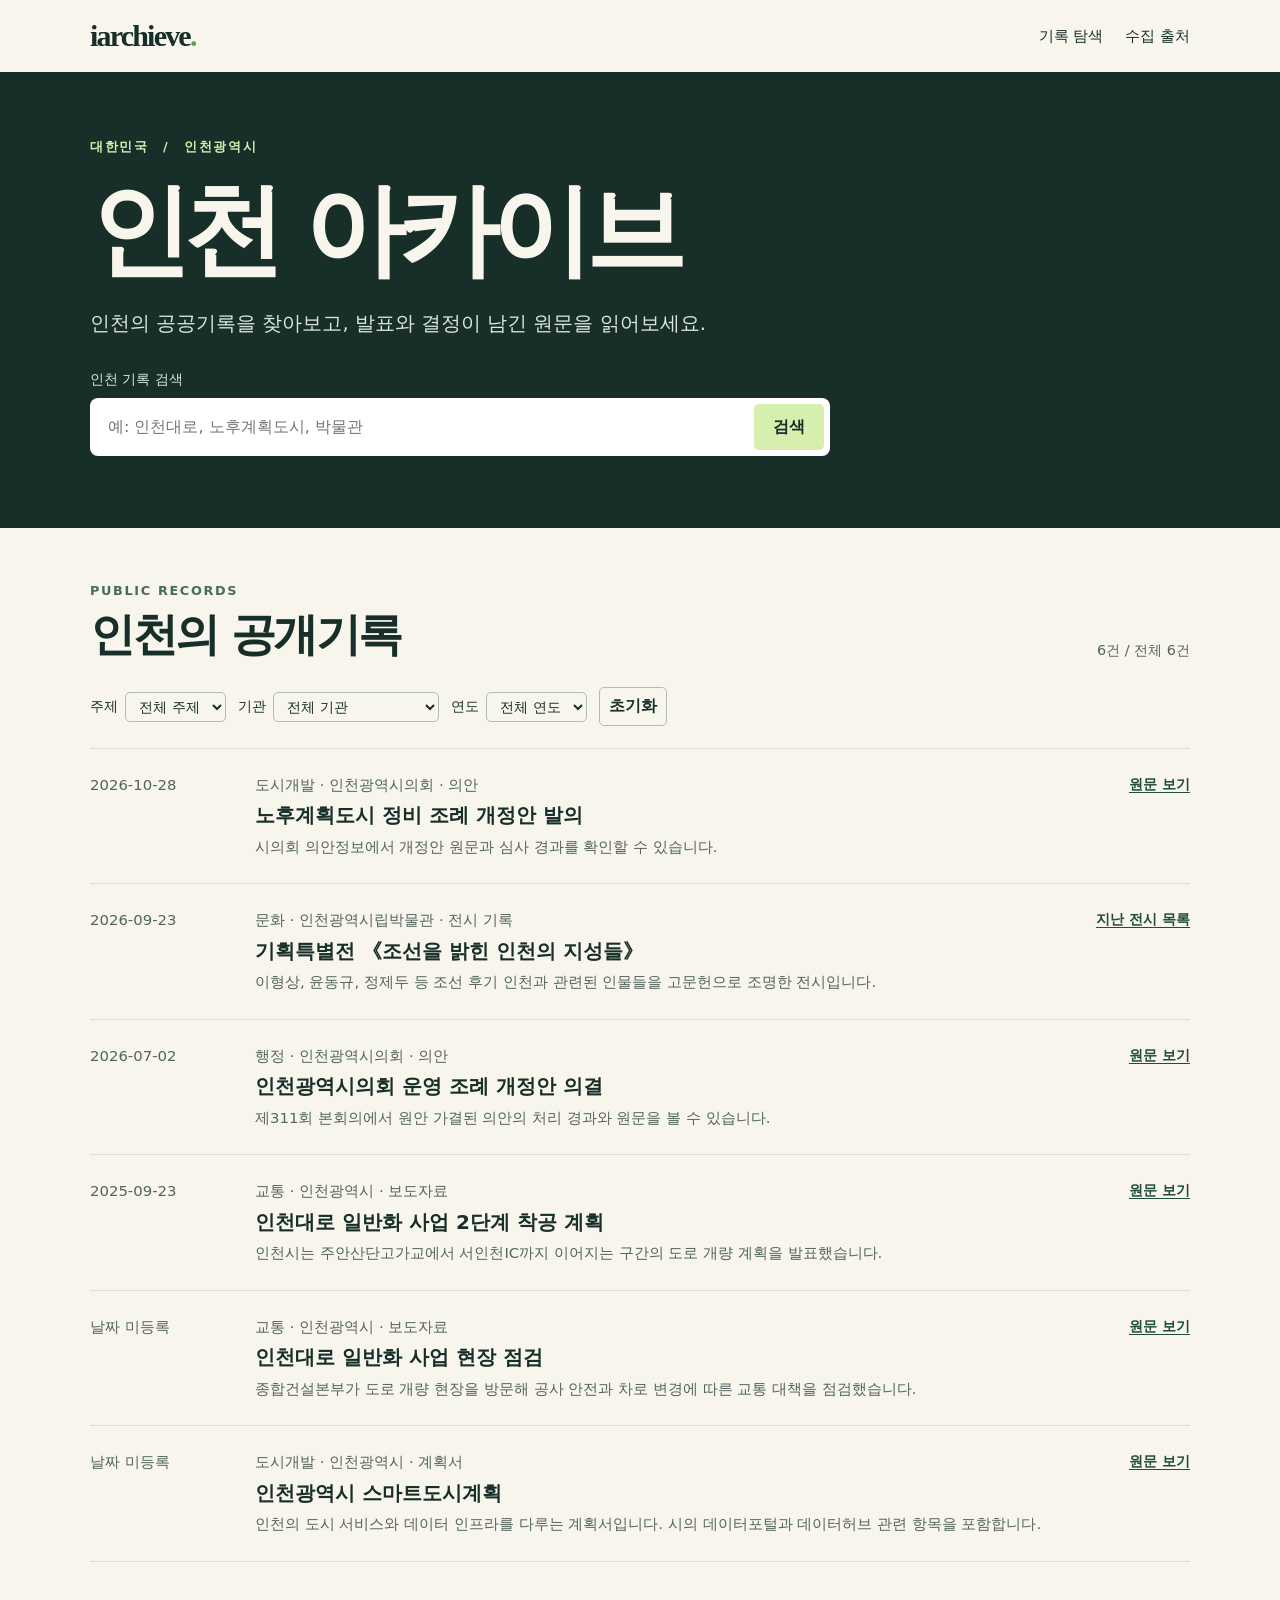
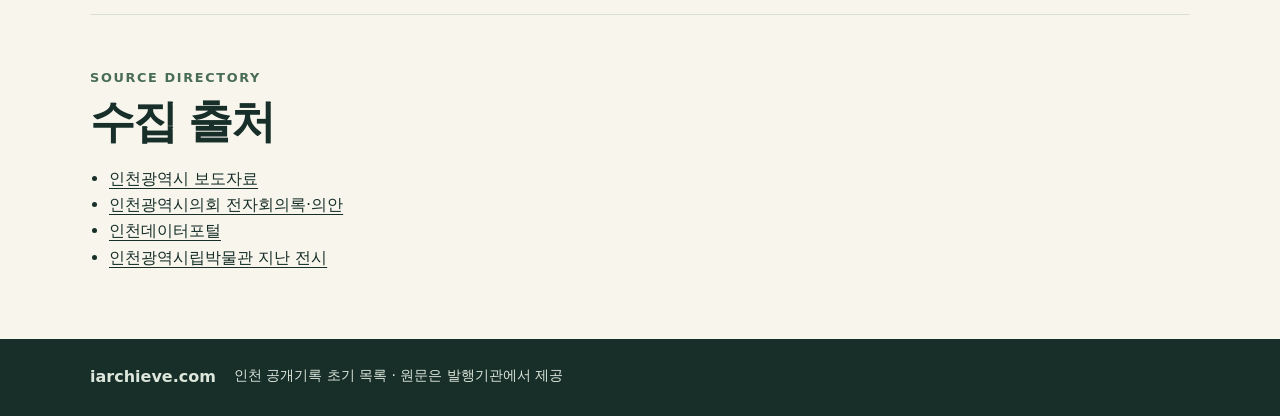
==== public/index.html @ 5b1cd8e4 "Add Incheon public records archive" ====
<!doctype html>
<html lang="ko">
<head>
<meta charset="utf-8">
<meta name="viewport" content="width=device-width, initial-scale=1">
<meta name="description" content="인천의 공공기록을 주제와 기관별로 살펴보는 아이아카이브">
<title>인천 아카이브 · iarchieve</title>
<link rel="stylesheet" href="./styles.css">
<script type="module" src="./archive.mjs"></script>
</head>
<body>
<header class="wrap"><a class="brand" href="./">iarchieve<span>.</span></a><nav aria-label="주 메뉴"><a href="#records">기록 탐색</a><a href="#sources">수집 출처</a></nav></header>
<main>
<section class="hero">
  <div class="wrap">
    <p class="region">대한민국 <span aria-hidden="true">/</span> 인천광역시</p>
    <h1>인천 아카이브</h1>
    <p class="intro">인천의 공공기록을 찾아보고, 발표와 결정이 남긴 원문을 읽어보세요.</p>
    <form id="search" role="search">
      <label for="query">인천 기록 검색</label>
      <div class="searchbar"><input id="query" type="search" maxlength="200" placeholder="예: 인천대로, 노후계획도시, 박물관"><button type="submit">검색</button></div>
    </form>
  </div>
</section>
<section id="records" class="wrap records">
  <div class="heading"><div><p class="eyebrow">PUBLIC RECORDS</p><h2>인천의 공개기록</h2></div><p id="status" role="status">기록을 불러오는 중입니다.</p></div>
  <div class="filters">
    <label>주제 <select id="topic"><option value="">전체 주제</option></select></label>
    <label>기관 <select id="publisher"><option value="">전체 기관</option></select></label>
    <label>연도 <select id="year"><option value="">전체 연도</option></select></label>
    <button id="reset" type="button" class="reset">초기화</button>
  </div>
  <ul id="results" class="results"></ul>
  <noscript>기록 검색과 필터를 사용하려면 JavaScript를 켜세요.</noscript>
</section>
<section id="sources" class="wrap sources">
  <p class="eyebrow">SOURCE DIRECTORY</p><h2>수집 출처</h2>
  <ul>
    <li><a href="https://www.incheon.go.kr/IC010205">인천광역시 보도자료</a></li>
    <li><a href="https://record.icouncil.go.kr/main.do">인천광역시의회 전자회의록·의안</a></li>
    <li><a href="https://data.incheon.go.kr/">인천데이터포털</a></li>
    <li><a href="https://www.incheon.go.kr/museum/MU010208">인천광역시립박물관 지난 전시</a></li>
  </ul>
</section>
</main>
<footer><div class="wrap"><strong>iarchieve.com</strong><span>인천 공개기록 초기 목록 · 원문은 발행기관에서 제공</span></div></footer>
</body>
</html>
---- public/styles.css ----
:root{color-scheme:light;--paper:#f7f5ec;--ink:#172e29;--muted:#53655e;--line:#d9dfd4;--green:#224d3d;--lime:#d6eeae}
*{box-sizing:border-box}html{scroll-behavior:smooth}body{margin:0;background:var(--paper);color:var(--ink);font:16px/1.65 system-ui,"Malgun Gothic",sans-serif}a{color:inherit;text-underline-offset:.23em}a:hover{color:#407760}:focus-visible{outline:3px solid #599866;outline-offset:4px}.wrap{width:min(1100px,calc(100% - 48px));margin:auto}header{height:72px;display:flex;align-items:center;justify-content:space-between;gap:20px}.brand{font:800 30px Georgia,serif;letter-spacing:-.06em;text-decoration:none}.brand span{color:#619b57}nav{display:flex;gap:22px;font-size:.92rem}nav a{text-decoration:none}.hero{background:var(--ink);color:#f7f5ec;padding:64px 0 72px}.region,.eyebrow{font-size:.8rem;letter-spacing:.13em;font-weight:800}.region{color:var(--lime);margin:0}.region span{padding:0 .65em}h1,h2,h3,p{margin-top:0}h1{font-size:clamp(3.2rem,8vw,6.3rem);line-height:1.1;letter-spacing:-.075em;margin:.18em 0 .22em}.intro{color:#dce6da;font-size:clamp(1rem,2.5vw,1.22rem);margin-bottom:28px}form{max-width:740px}form label{display:block;margin-bottom:7px;font-size:.85rem;color:#dce6da}.searchbar{display:flex;background:#fff;border-radius:8px;padding:6px;gap:6px}input,select,button{font:inherit}input{width:100%;min-width:0;padding:10px 12px;border:0;background:transparent;color:var(--ink)}button{cursor:pointer;border:0;border-radius:5px;background:var(--lime);color:var(--ink);padding:8px 19px;font-weight:750;white-space:nowrap}.records,.sources{padding:52px 0}.heading{display:flex;align-items:end;justify-content:space-between;gap:12px}.eyebrow{color:#486c55;margin-bottom:6px}h2{font-size:clamp(1.85rem,4vw,2.8rem);letter-spacing:-.055em;line-height:1.25;margin-bottom:14px}#status{font-size:.9rem;color:var(--muted)}.filters{display:flex;gap:12px;flex-wrap:wrap;padding:10px 0 22px}.filters label{display:flex;align-items:center;gap:7px;font-size:.9rem}.filters select,.reset{background:transparent;border:1px solid #aebeb0;border-radius:5px;padding:5px 9px;color:var(--ink)}.results{list-style:none;padding:0;margin:0;border-top:1px solid var(--line)}.record{display:grid;grid-template-columns:145px 1fr auto;gap:20px;padding:24px 0;border-bottom:1px solid var(--line);align-items:start}.date,.meta,.summary{color:var(--muted);font-size:.93rem}.meta{margin-bottom:4px}.summary{margin-bottom:0}h3{font-size:1.25rem;line-height:1.42;margin:0 0 5px}.original{font-size:.9rem;font-weight:750;color:var(--green)}.sources{border-top:1px solid var(--line)}.sources ul{padding-left:19px}footer{background:var(--ink);color:#dce6da;padding:25px 0}footer .wrap{display:flex;gap:18px;flex-wrap:wrap}footer span{font-size:.87rem}@media(max-width:640px){.wrap{width:calc(100% - 32px)}header{height:62px}.brand{font-size:25px}nav{gap:12px}.hero{padding:50px 0}.record{grid-template-columns:1fr;gap:7px}.heading{align-items:start;flex-direction:column}.records,.sources{padding:38px 0}}
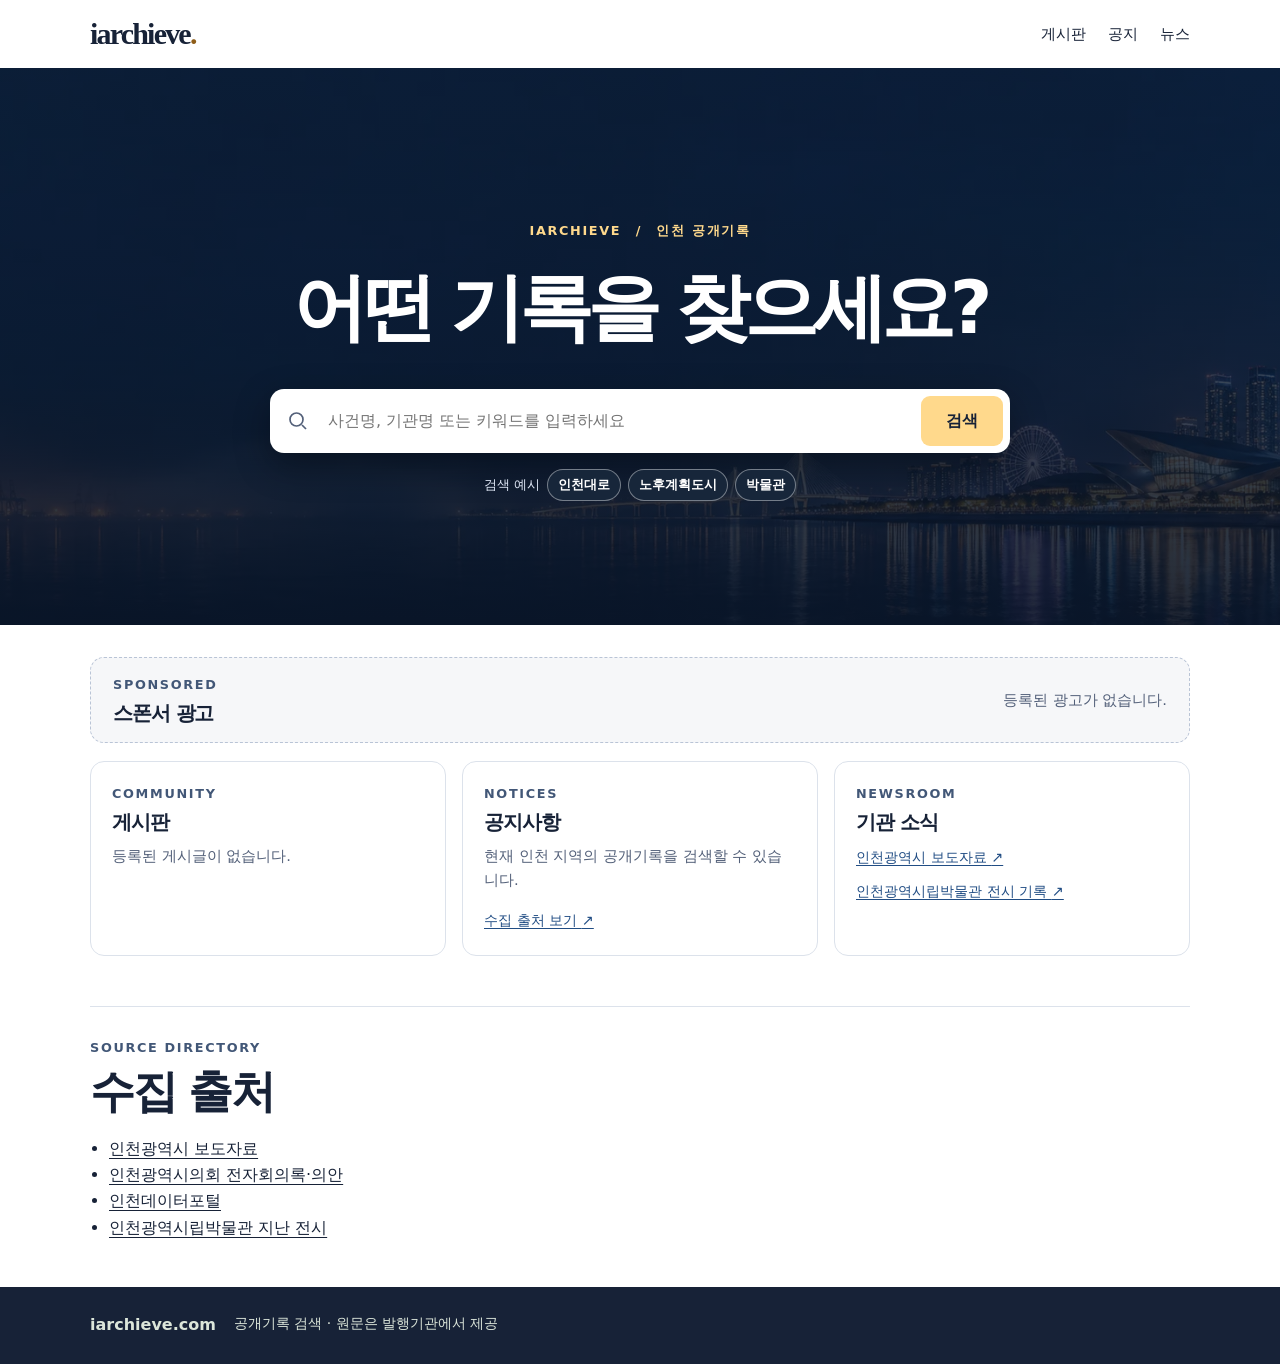
==== commit cf6ca885: "Publish search landing and investigation screen" ====
--- a/public/index.html
+++ b/public/index.html
@@ -3,27 +3,35 @@
 <head>
 <meta charset="utf-8">
 <meta name="viewport" content="width=device-width, initial-scale=1">
-<meta name="description" content="인천의 공공기록을 주제와 기관별로 살펴보는 아이아카이브">
-<title>인천 아카이브 · iarchieve</title>
+<meta name="description" content="공개기록과 사건의 출처를 찾는 아이아카이브">
+<title>아이아카이브 · 기록 검색</title>
 <link rel="stylesheet" href="./styles.css">
 <script type="module" src="./archive.mjs"></script>
 </head>
 <body>
-<header class="wrap"><a class="brand" href="./">iarchieve<span>.</span></a><nav aria-label="주 메뉴"><a href="#records">기록 탐색</a><a href="#sources">수집 출처</a></nav></header>
+<header class="wrap site-header">
+  <a class="brand" href="./" aria-label="아이아카이브 홈">iarchieve<span>.</span></a>
+  <nav aria-label="주 메뉴"><a href="#board">게시판</a><a href="#notices">공지</a><a href="#news">뉴스</a></nav>
+</header>
 <main>
-<section class="hero">
+<section class="hero" aria-labelledby="hero-title">
   <div class="wrap">
-    <p class="region">대한민국 <span aria-hidden="true">/</span> 인천광역시</p>
-    <h1>인천 아카이브</h1>
-    <p class="intro">인천의 공공기록을 찾아보고, 발표와 결정이 남긴 원문을 읽어보세요.</p>
+    <p class="region">IARCHIEVE <span aria-hidden="true">/</span> 인천 공개기록</p>
+    <h1 id="hero-title">어떤 기록을 찾으세요?</h1>
     <form id="search" role="search">
-      <label for="query">인천 기록 검색</label>
-      <div class="searchbar"><input id="query" type="search" maxlength="200" placeholder="예: 인천대로, 노후계획도시, 박물관"><button type="submit">검색</button></div>
+      <label class="sr-only" for="query">공개기록 검색</label>
+      <div class="searchbar">
+        <svg aria-hidden="true" viewBox="0 0 24 24" fill="none" stroke="currentColor" stroke-width="1.7"><circle cx="10.5" cy="10.5" r="6.5"/><path d="m16 16 4 4"/></svg>
+        <input id="query" type="search" maxlength="200" placeholder="사건명, 기관명 또는 키워드를 입력하세요">
+        <button type="submit">검색</button>
+      </div>
+      <p class="suggestions">검색 예시 <button type="button" data-query="인천대로">인천대로</button><button type="button" data-query="노후계획도시">노후계획도시</button><button type="button" data-query="박물관">박물관</button></p>
     </form>
+    <noscript>기록 검색을 사용하려면 JavaScript를 켜세요.</noscript>
   </div>
 </section>
-<section id="records" class="wrap records">
-  <div class="heading"><div><p class="eyebrow">PUBLIC RECORDS</p><h2>인천의 공개기록</h2></div><p id="status" role="status">기록을 불러오는 중입니다.</p></div>
+<section id="records" class="wrap records" aria-labelledby="records-title" hidden>
+  <div class="heading"><div><p class="eyebrow">PUBLIC RECORDS</p><h2 id="records-title">검색 결과</h2></div><p id="status" role="status">기록을 불러오는 중입니다.</p></div>
   <div class="filters">
     <label>주제 <select id="topic"><option value="">전체 주제</option></select></label>
     <label>기관 <select id="publisher"><option value="">전체 기관</option></select></label>
@@ -33,6 +41,28 @@
   <ul id="results" class="results"></ul>
   <noscript>기록 검색과 필터를 사용하려면 JavaScript를 켜세요.</noscript>
 </section>
+<div class="wrap portal">
+  <section class="sponsor" aria-labelledby="sponsor-title">
+    <div><p class="eyebrow">SPONSORED</p><h2 id="sponsor-title">스폰서 광고</h2></div>
+    <p>등록된 광고가 없습니다.</p>
+  </section>
+  <div class="portal-grid">
+    <section id="board" class="portal-card">
+      <p class="eyebrow">COMMUNITY</p><h2>게시판</h2>
+      <p>등록된 게시글이 없습니다.</p>
+    </section>
+    <section id="notices" class="portal-card">
+      <p class="eyebrow">NOTICES</p><h2>공지사항</h2>
+      <p>현재 인천 지역의 공개기록을 검색할 수 있습니다.</p>
+      <a href="#sources">수집 출처 보기 <span aria-hidden="true">↗</span></a>
+    </section>
+    <section id="news" class="portal-card">
+      <p class="eyebrow">NEWSROOM</p><h2>기관 소식</h2>
+      <ul><li><a href="https://www.incheon.go.kr/IC010205">인천광역시 보도자료 <span aria-hidden="true">↗</span></a></li>
+      <li><a href="https://www.incheon.go.kr/museum/MU010208">인천광역시립박물관 전시 기록 <span aria-hidden="true">↗</span></a></li></ul>
+    </section>
+  </div>
+</div>
 <section id="sources" class="wrap sources">
   <p class="eyebrow">SOURCE DIRECTORY</p><h2>수집 출처</h2>
   <ul>
@@ -43,6 +73,6 @@
   </ul>
 </section>
 </main>
-<footer><div class="wrap"><strong>iarchieve.com</strong><span>인천 공개기록 초기 목록 · 원문은 발행기관에서 제공</span></div></footer>
+<footer><div class="wrap"><strong>iarchieve.com</strong><span>공개기록 검색 · 원문은 발행기관에서 제공</span></div></footer>
 </body>
 </html>
--- a/public/styles.css
+++ b/public/styles.css
@@ -1,2 +1,68 @@
 :root{color-scheme:light;--paper:#f7f5ec;--ink:#172e29;--muted:#53655e;--line:#d9dfd4;--green:#224d3d;--lime:#d6eeae}
 *{box-sizing:border-box}html{scroll-behavior:smooth}body{margin:0;background:var(--paper);color:var(--ink);font:16px/1.65 system-ui,"Malgun Gothic",sans-serif}a{color:inherit;text-underline-offset:.23em}a:hover{color:#407760}:focus-visible{outline:3px solid #599866;outline-offset:4px}.wrap{width:min(1100px,calc(100% - 48px));margin:auto}header{height:72px;display:flex;align-items:center;justify-content:space-between;gap:20px}.brand{font:800 30px Georgia,serif;letter-spacing:-.06em;text-decoration:none}.brand span{color:#619b57}nav{display:flex;gap:22px;font-size:.92rem}nav a{text-decoration:none}.hero{background:var(--ink);color:#f7f5ec;padding:64px 0 72px}.region,.eyebrow{font-size:.8rem;letter-spacing:.13em;font-weight:800}.region{color:var(--lime);margin:0}.region span{padding:0 .65em}h1,h2,h3,p{margin-top:0}h1{font-size:clamp(3.2rem,8vw,6.3rem);line-height:1.1;letter-spacing:-.075em;margin:.18em 0 .22em}.intro{color:#dce6da;font-size:clamp(1rem,2.5vw,1.22rem);margin-bottom:28px}form{max-width:740px}form label{display:block;margin-bottom:7px;font-size:.85rem;color:#dce6da}.searchbar{display:flex;background:#fff;border-radius:8px;padding:6px;gap:6px}input,select,button{font:inherit}input{width:100%;min-width:0;padding:10px 12px;border:0;background:transparent;color:var(--ink)}button{cursor:pointer;border:0;border-radius:5px;background:var(--lime);color:var(--ink);padding:8px 19px;font-weight:750;white-space:nowrap}.records,.sources{padding:52px 0}.heading{display:flex;align-items:end;justify-content:space-between;gap:12px}.eyebrow{color:#486c55;margin-bottom:6px}h2{font-size:clamp(1.85rem,4vw,2.8rem);letter-spacing:-.055em;line-height:1.25;margin-bottom:14px}#status{font-size:.9rem;color:var(--muted)}.filters{display:flex;gap:12px;flex-wrap:wrap;padding:10px 0 22px}.filters label{display:flex;align-items:center;gap:7px;font-size:.9rem}.filters select,.reset{background:transparent;border:1px solid #aebeb0;border-radius:5px;padding:5px 9px;color:var(--ink)}.results{list-style:none;padding:0;margin:0;border-top:1px solid var(--line)}.record{display:grid;grid-template-columns:145px 1fr auto;gap:20px;padding:24px 0;border-bottom:1px solid var(--line);align-items:start}.date,.meta,.summary{color:var(--muted);font-size:.93rem}.meta{margin-bottom:4px}.summary{margin-bottom:0}h3{font-size:1.25rem;line-height:1.42;margin:0 0 5px}.original{font-size:.9rem;font-weight:750;color:var(--green)}.sources{border-top:1px solid var(--line)}.sources ul{padding-left:19px}footer{background:var(--ink);color:#dce6da;padding:25px 0}footer .wrap{display:flex;gap:18px;flex-wrap:wrap}footer span{font-size:.87rem}@media(max-width:640px){.wrap{width:calc(100% - 32px)}header{height:62px}.brand{font-size:25px}nav{gap:12px}.hero{padding:50px 0}.record{grid-template-columns:1fr;gap:7px}.heading{align-items:start;flex-direction:column}.records,.sources{padding:38px 0}}
+
+:root {
+  --paper: #f6f7f9;
+  --ink: #172237;
+  --muted: #536079;
+  --line: #dce2eb;
+  --green: #214d84;
+  --lime: #ffd98c;
+}
+body { background: #fff; }
+a:hover { color: var(--green); }
+:focus-visible { outline-color: #537dc0; }
+.site-header { height: 68px; }
+.brand span { color: #8f5d18; }
+.hero {
+  background: linear-gradient(180deg, #101d30a3, #0a1527e6), #10233c url('./archive-waterfront.webp') center 55% / cover no-repeat;
+  color: white;
+  text-align: center;
+  padding: clamp(80px, 12vw, 152px) 0 clamp(78px, 10vw, 124px);
+}
+.hero h1 { font-size: clamp(2rem, 6vw, 4.6rem); margin: .36em 0 .55em; }
+.hero form { margin-inline: auto; }
+.sr-only { position: absolute; width: 1px; height: 1px; overflow: hidden; clip-path: inset(50%); white-space: nowrap; }
+.searchbar { align-items: center; border-radius: 14px; padding: 7px 7px 7px 16px; box-shadow: 0 12px 36px #0005; }
+.searchbar svg { width: 24px; flex: 0 0 24px; color: var(--muted); }
+.searchbar button { border-radius: 9px; padding: 12px 25px; }
+.suggestions { display: flex; justify-content: center; align-items: center; flex-wrap: wrap; gap: 7px; font-size: .8rem; margin: 16px 0 0; color: #e0e8f7; }
+.suggestions button { border: 1px solid #ffffff66; border-radius: 20px; color: white; background: #17263a; padding: 4px 10px; font-weight: 600; }
+.portal { padding: 32px 0 50px; }
+.sponsor { display: flex; flex-wrap: wrap; justify-content: space-between; align-items: center; gap: 10px; border: 1px dashed #b9c4d6; border-radius: 14px; background: var(--paper); padding: 16px 22px; }
+.portal h2 { font-size: 1.28rem; margin: 0 0 8px; }
+.sponsor h2, .sponsor p:last-child { margin: 0; }
+.portal .eyebrow, .eyebrow { color: #425777; }
+.portal p:not(.eyebrow) { color: var(--muted); font-size: .92rem; }
+.portal-grid { display: grid; grid-template-columns: repeat(3, 1fr); gap: 16px; margin-top: 18px; }
+.portal-card { border: 1px solid var(--line); border-radius: 14px; padding: 21px; }
+.portal-card ul { padding: 0; margin: 0; list-style: none; }
+.portal-card li + li { margin-top: 8px; }
+.portal-card a { color: var(--green); font-size: .9rem; }
+.sources { padding-block: 30px; }
+@media (max-width: 680px) {
+  .portal-grid { grid-template-columns: 1fr; }
+  .site-header { height: 62px; }
+  .searchbar { padding-left: 8px; }
+  .searchbar input { font-size: 1rem; padding-inline: 4px; }
+  .searchbar button { padding-inline: 12px; }
+}
+@media (prefers-reduced-motion: reduce) {
+  html { scroll-behavior: auto; }
+}
+
+.scope-form { display: grid; gap: 14px; }
+.scope-form label { color: var(--ink); margin: 0; }
+.scope-form label > select, .scope-form label > input:not([type="checkbox"]), #field-filter {
+  display: block;
+  margin-top: 5px;
+  width: 100%;
+  padding: 10px;
+  border: 1px solid var(--line);
+  border-radius: 8px;
+}
+.scope-form fieldset { min-width: 0; border: 1px solid var(--line); border-radius: 8px; }
+.field-list { display: flex; flex-wrap: wrap; gap: 8px 16px; max-height: 215px; overflow: auto; }
+.field-list input { width: auto; margin-right: 5px; }
+.field-list label[hidden] { display: none; }
+#confirmation { margin-top: 16px; }
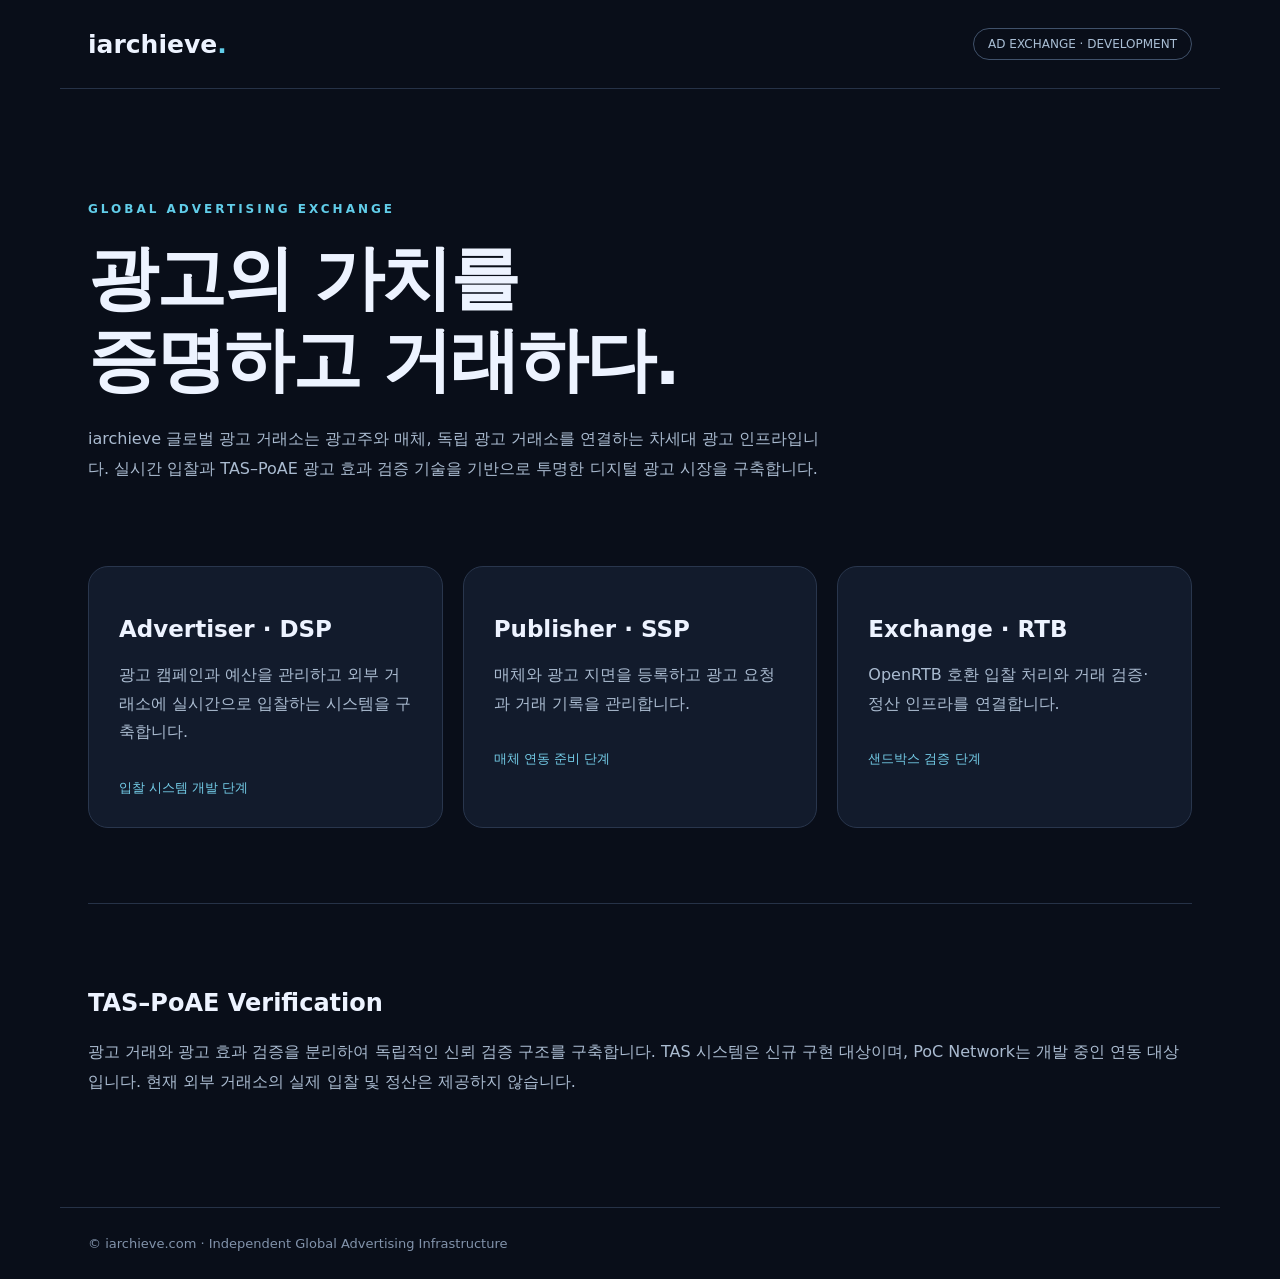
==== commit d337bc81: "design: premium global advertising landing" ====
--- a/public/index.html
+++ b/public/index.html
@@ -3,76 +3,147 @@
 <head>
 <meta charset="utf-8">
 <meta name="viewport" content="width=device-width, initial-scale=1">
-<meta name="description" content="공개기록과 사건의 출처를 찾는 아이아카이브">
-<title>아이아카이브 · 기록 검색</title>
-<link rel="stylesheet" href="./styles.css">
-<script type="module" src="./archive.mjs"></script>
+<meta name="description" content="iarchieve 독립 글로벌 광고 거래소">
+<title>iarchieve | Global Ad Exchange</title>
+<style>
+:root {
+  font-family: system-ui, "Malgun Gothic", sans-serif;
+  color: #edf3ff;
+  background: #090e19;
+}
+* { box-sizing: border-box; }
+body { margin: 0; }
+a { color: inherit; text-decoration: none; }
+header, main, footer {
+  max-width: 1160px;
+  margin: auto;
+  padding: 28px;
+}
+header {
+  display: flex;
+  justify-content: space-between;
+  align-items: center;
+  border-bottom: 1px solid #263247;
+}
+.logo { font-size: 25px; font-weight: 800; }
+.logo span { color: #61cde9; }
+.status {
+  border: 1px solid #40516a;
+  padding: 8px 14px;
+  border-radius: 30px;
+  color: #a9bed4;
+  font-size: 12px;
+}
+.hero { padding: 85px 0 65px; }
+.eyebrow {
+  color: #61cde9;
+  letter-spacing: 3px;
+  font-size: 12px;
+  font-weight: 700;
+}
+h1 {
+  font-size: clamp(38px, 6vw, 70px);
+  line-height: 1.17;
+  letter-spacing: -2px;
+  margin: 22px 0;
+}
+.description {
+  max-width: 750px;
+  color: #aabbd0;
+  line-height: 1.9;
+}
+.grid {
+  display: grid;
+  grid-template-columns: repeat(3, 1fr);
+  gap: 20px;
+}
+.card {
+  padding: 30px;
+  min-height: 250px;
+  background: #121b2c;
+  border: 1px solid #29364d;
+  border-radius: 20px;
+}
+.card h2 { font-size: 23px; }
+.card p { color: #aabbd0; line-height: 1.8; }
+.tag {
+  display: inline-block;
+  margin-top: 16px;
+  color: #74cde8;
+  font-size: 13px;
+}
+.section {
+  padding: 65px 0;
+  border-top: 1px solid #263247;
+  margin-top: 75px;
+}
+.section p { color: #aabbd0; line-height: 1.9; }
+footer {
+  color: #8293ab;
+  border-top: 1px solid #263247;
+  font-size: 13px;
+}
+@media (max-width: 760px) {
+  .grid { grid-template-columns: 1fr; }
+  .hero { padding: 45px 0; }
+}
+</style>
 </head>
 <body>
-<header class="wrap site-header">
-  <a class="brand" href="./" aria-label="아이아카이브 홈">iarchieve<span>.</span></a>
-  <nav aria-label="주 메뉴"><a href="#board">게시판</a><a href="#notices">공지</a><a href="#news">뉴스</a></nav>
+<header>
+  <a class="logo" href="/">iarchieve<span>.</span></a>
+  <div class="status">AD EXCHANGE · DEVELOPMENT</div>
 </header>
+
 <main>
-<section class="hero" aria-labelledby="hero-title">
-  <div class="wrap">
-    <p class="region">IARCHIEVE <span aria-hidden="true">/</span> 인천 공개기록</p>
-    <h1 id="hero-title">어떤 기록을 찾으세요?</h1>
-    <form id="search" role="search">
-      <label class="sr-only" for="query">공개기록 검색</label>
-      <div class="searchbar">
-        <svg aria-hidden="true" viewBox="0 0 24 24" fill="none" stroke="currentColor" stroke-width="1.7"><circle cx="10.5" cy="10.5" r="6.5"/><path d="m16 16 4 4"/></svg>
-        <input id="query" type="search" maxlength="200" placeholder="사건명, 기관명 또는 키워드를 입력하세요">
-        <button type="submit">검색</button>
-      </div>
-      <p class="suggestions">검색 예시 <button type="button" data-query="인천대로">인천대로</button><button type="button" data-query="노후계획도시">노후계획도시</button><button type="button" data-query="박물관">박물관</button></p>
-    </form>
-    <noscript>기록 검색을 사용하려면 JavaScript를 켜세요.</noscript>
-  </div>
-</section>
-<section id="records" class="wrap records" aria-labelledby="records-title" hidden>
-  <div class="heading"><div><p class="eyebrow">PUBLIC RECORDS</p><h2 id="records-title">검색 결과</h2></div><p id="status" role="status">기록을 불러오는 중입니다.</p></div>
-  <div class="filters">
-    <label>주제 <select id="topic"><option value="">전체 주제</option></select></label>
-    <label>기관 <select id="publisher"><option value="">전체 기관</option></select></label>
-    <label>연도 <select id="year"><option value="">전체 연도</option></select></label>
-    <button id="reset" type="button" class="reset">초기화</button>
-  </div>
-  <ul id="results" class="results"></ul>
-  <noscript>기록 검색과 필터를 사용하려면 JavaScript를 켜세요.</noscript>
-</section>
-<div class="wrap portal">
-  <section class="sponsor" aria-labelledby="sponsor-title">
-    <div><p class="eyebrow">SPONSORED</p><h2 id="sponsor-title">스폰서 광고</h2></div>
-    <p>등록된 광고가 없습니다.</p>
+  <section class="hero">
+    <div class="eyebrow">GLOBAL ADVERTISING EXCHANGE</div>
+    <h1>광고의 가치를<br>증명하고 거래하다.</h1>
+    <p class="description">
+      iarchieve 글로벌 광고 거래소는 광고주와 매체,
+      독립 광고 거래소를 연결하는 차세대 광고 인프라입니다.
+      실시간 입찰과 TAS–PoAE 광고 효과 검증 기술을 기반으로
+      투명한 디지털 광고 시장을 구축합니다.
+    </p>
   </section>
-  <div class="portal-grid">
-    <section id="board" class="portal-card">
-      <p class="eyebrow">COMMUNITY</p><h2>게시판</h2>
-      <p>등록된 게시글이 없습니다.</p>
-    </section>
-    <section id="notices" class="portal-card">
-      <p class="eyebrow">NOTICES</p><h2>공지사항</h2>
-      <p>현재 인천 지역의 공개기록을 검색할 수 있습니다.</p>
-      <a href="#sources">수집 출처 보기 <span aria-hidden="true">↗</span></a>
-    </section>
-    <section id="news" class="portal-card">
-      <p class="eyebrow">NEWSROOM</p><h2>기관 소식</h2>
-      <ul><li><a href="https://www.incheon.go.kr/IC010205">인천광역시 보도자료 <span aria-hidden="true">↗</span></a></li>
-      <li><a href="https://www.incheon.go.kr/museum/MU010208">인천광역시립박물관 전시 기록 <span aria-hidden="true">↗</span></a></li></ul>
-    </section>
-  </div>
-</div>
-<section id="sources" class="wrap sources">
-  <p class="eyebrow">SOURCE DIRECTORY</p><h2>수집 출처</h2>
-  <ul>
-    <li><a href="https://www.incheon.go.kr/IC010205">인천광역시 보도자료</a></li>
-    <li><a href="https://record.icouncil.go.kr/main.do">인천광역시의회 전자회의록·의안</a></li>
-    <li><a href="https://data.incheon.go.kr/">인천데이터포털</a></li>
-    <li><a href="https://www.incheon.go.kr/museum/MU010208">인천광역시립박물관 지난 전시</a></li>
-  </ul>
-</section>
+
+  <section class="grid">
+    <article class="card">
+      <h2>Advertiser · DSP</h2>
+      <p>광고 캠페인과 예산을 관리하고 외부 거래소에
+      실시간으로 입찰하는 시스템을 구축합니다.</p>
+      <span class="tag">입찰 시스템 개발 단계</span>
+    </article>
+
+    <article class="card">
+      <h2>Publisher · SSP</h2>
+      <p>매체와 광고 지면을 등록하고
+      광고 요청과 거래 기록을 관리합니다.</p>
+      <span class="tag">매체 연동 준비 단계</span>
+    </article>
+
+    <article class="card">
+      <h2>Exchange · RTB</h2>
+      <p>OpenRTB 호환 입찰 처리와
+      거래 검증·정산 인프라를 연결합니다.</p>
+      <span class="tag">샌드박스 검증 단계</span>
+    </article>
+  </section>
+
+  <section class="section">
+    <h2>TAS–PoAE Verification</h2>
+    <p>
+      광고 거래와 광고 효과 검증을 분리하여
+      독립적인 신뢰 검증 구조를 구축합니다.
+      TAS 시스템은 신규 구현 대상이며,
+      PoC Network는 개발 중인 연동 대상입니다.
+      현재 외부 거래소의 실제 입찰 및 정산은 제공하지 않습니다.
+    </p>
+  </section>
 </main>
-<footer><div class="wrap"><strong>iarchieve.com</strong><span>공개기록 검색 · 원문은 발행기관에서 제공</span></div></footer>
+
+<footer>
+  © iarchieve.com · Independent Global Advertising Infrastructure
+</footer>
 </body>
 </html>
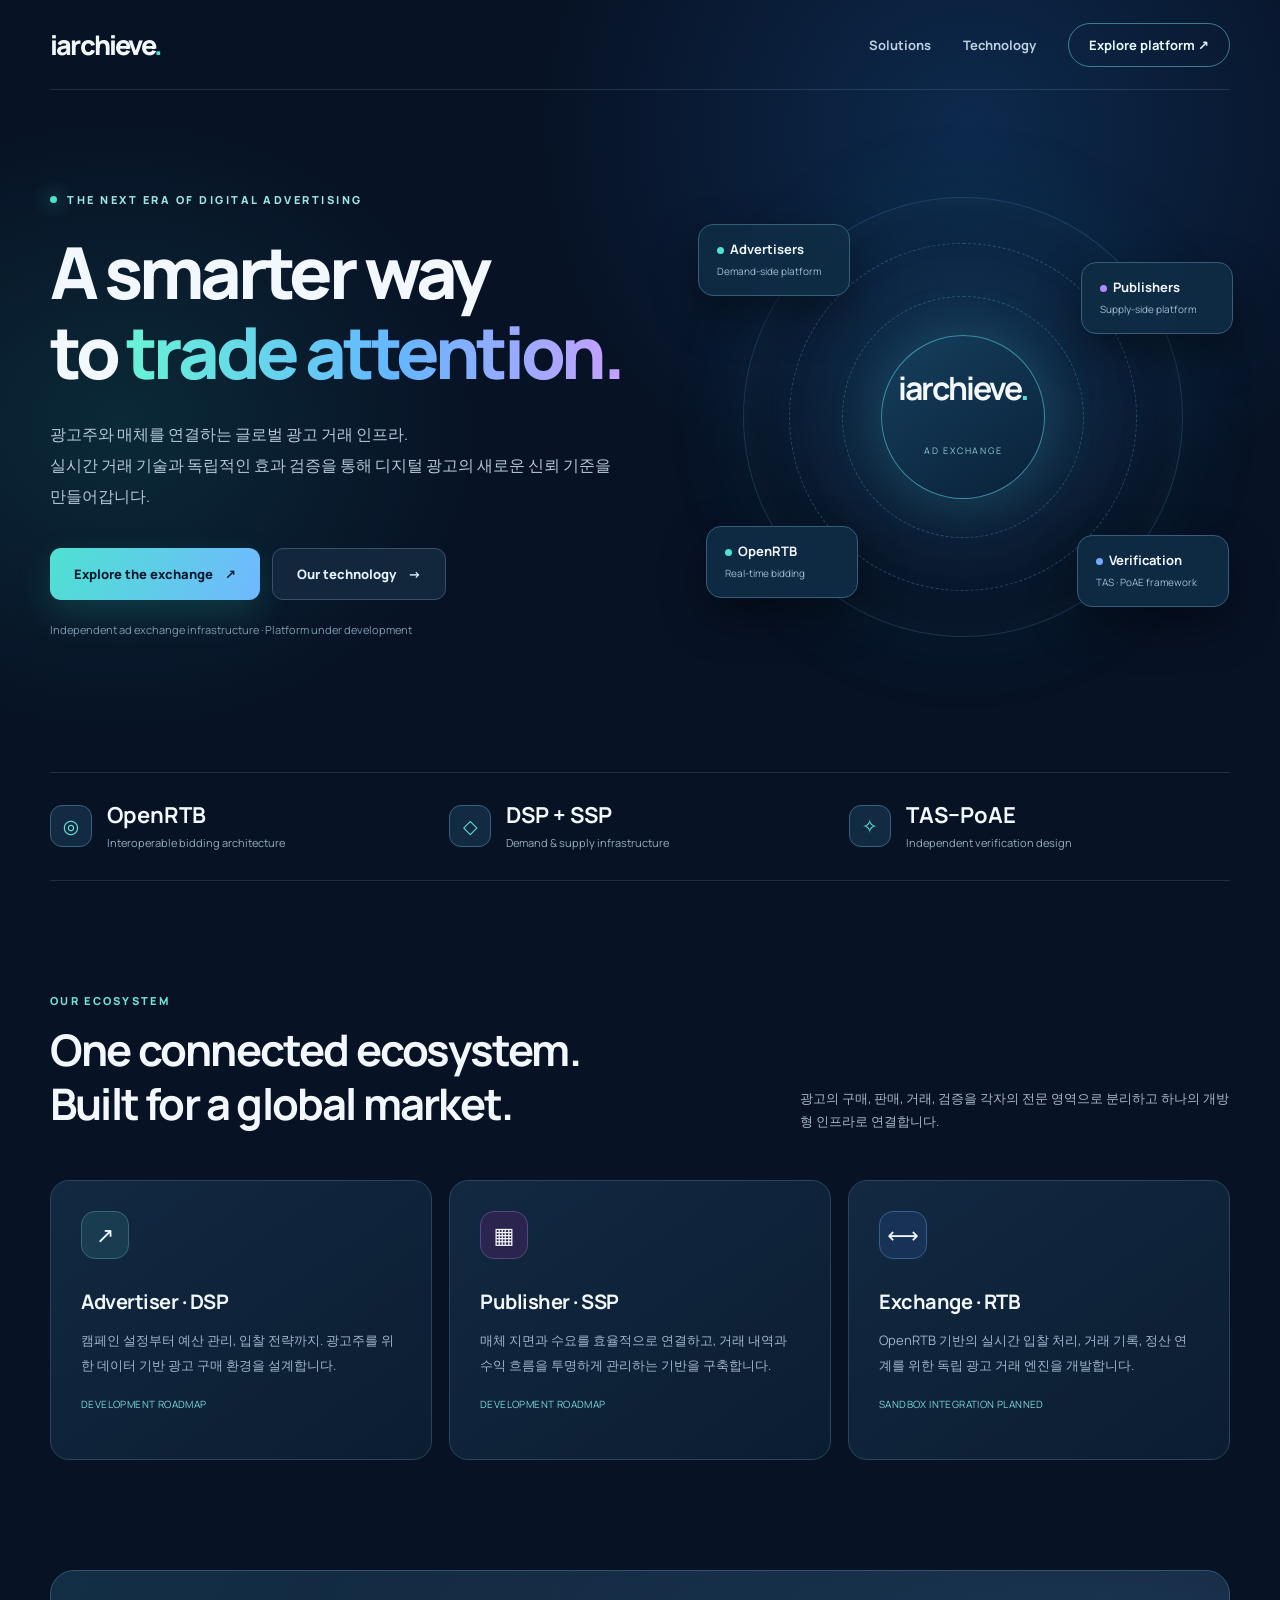
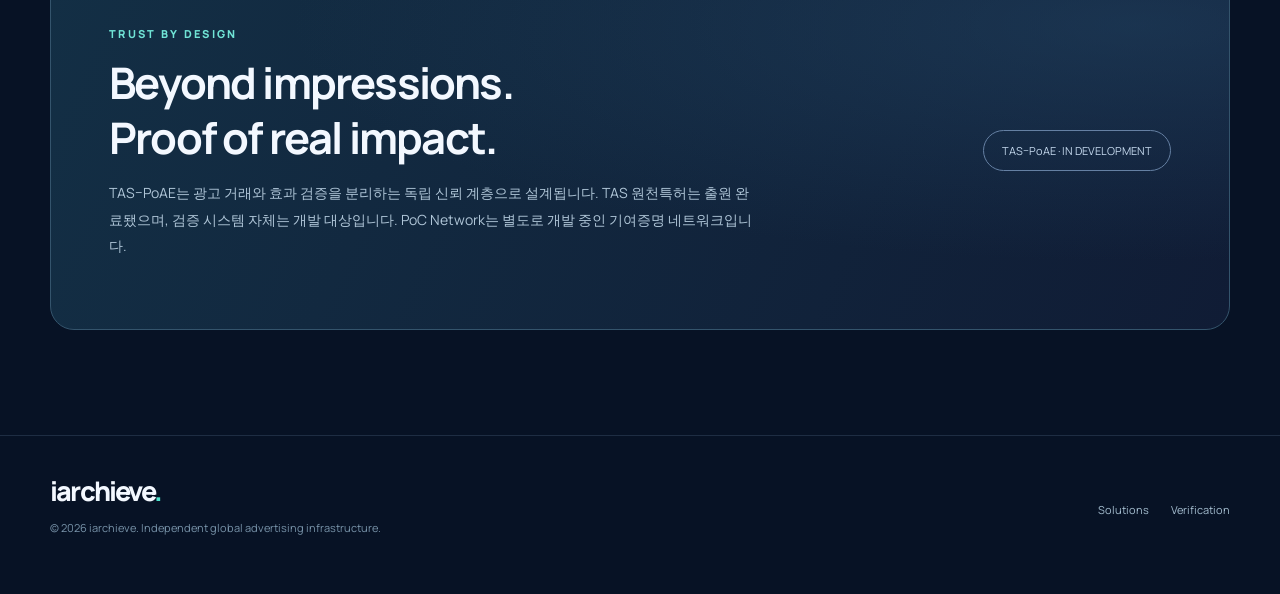
==== commit fc4dd104: "design: premium global advertising landing" ====
--- a/public/index.html
+++ b/public/index.html
@@ -1,149 +1,69 @@
 <!doctype html>
 <html lang="ko">
 <head>
-<meta charset="utf-8">
-<meta name="viewport" content="width=device-width, initial-scale=1">
-<meta name="description" content="iarchieve 독립 글로벌 광고 거래소">
-<title>iarchieve | Global Ad Exchange</title>
+<meta charset="utf-8"><meta name="viewport" content="width=device-width, initial-scale=1">
+<meta name="theme-color" content="#071225">
+<meta name="description" content="iarchieve — Independent global advertising exchange infrastructure.">
+<title>iarchieve — Global Advertising Exchange</title>
 <style>
-:root {
-  font-family: system-ui, "Malgun Gothic", sans-serif;
-  color: #edf3ff;
-  background: #090e19;
-}
-* { box-sizing: border-box; }
-body { margin: 0; }
-a { color: inherit; text-decoration: none; }
-header, main, footer {
-  max-width: 1160px;
-  margin: auto;
-  padding: 28px;
-}
-header {
-  display: flex;
-  justify-content: space-between;
-  align-items: center;
-  border-bottom: 1px solid #263247;
-}
-.logo { font-size: 25px; font-weight: 800; }
-.logo span { color: #61cde9; }
-.status {
-  border: 1px solid #40516a;
-  padding: 8px 14px;
-  border-radius: 30px;
-  color: #a9bed4;
-  font-size: 12px;
-}
-.hero { padding: 85px 0 65px; }
-.eyebrow {
-  color: #61cde9;
-  letter-spacing: 3px;
-  font-size: 12px;
-  font-weight: 700;
-}
-h1 {
-  font-size: clamp(38px, 6vw, 70px);
-  line-height: 1.17;
-  letter-spacing: -2px;
-  margin: 22px 0;
-}
-.description {
-  max-width: 750px;
-  color: #aabbd0;
-  line-height: 1.9;
-}
-.grid {
-  display: grid;
-  grid-template-columns: repeat(3, 1fr);
-  gap: 20px;
-}
-.card {
-  padding: 30px;
-  min-height: 250px;
-  background: #121b2c;
-  border: 1px solid #29364d;
-  border-radius: 20px;
-}
-.card h2 { font-size: 23px; }
-.card p { color: #aabbd0; line-height: 1.8; }
-.tag {
-  display: inline-block;
-  margin-top: 16px;
-  color: #74cde8;
-  font-size: 13px;
-}
-.section {
-  padding: 65px 0;
-  border-top: 1px solid #263247;
-  margin-top: 75px;
-}
-.section p { color: #aabbd0; line-height: 1.9; }
-footer {
-  color: #8293ab;
-  border-top: 1px solid #263247;
-  font-size: 13px;
-}
-@media (max-width: 760px) {
-  .grid { grid-template-columns: 1fr; }
-  .hero { padding: 45px 0; }
-}
+@import url('https://fonts.googleapis.com/css2?family=DM+Sans:wght@400;500;600;700;800&family=Manrope:wght@400;500;600;700;800&display=swap');
+:root{color-scheme:dark;--bg:#071225;--surface:#0e2038;--line:rgba(164,203,236,.15);--muted:#a8bed1;--white:#f3f8ff;--aqua:#4de3ce;--blue:#60a5fa;--violet:#b28aff;font-family:Manrope,'Malgun Gothic',system-ui,sans-serif}
+*{box-sizing:border-box}html{scroll-behavior:smooth}body{margin:0;background:var(--bg);color:var(--white);overflow-x:hidden}a{color:inherit;text-decoration:none}button{font:inherit}::selection{background:#4de3ce;color:#071225}
+.wrap{width:min(1180px,calc(100% - 48px));margin:auto}
+.bg{position:absolute;inset:0;pointer-events:none;overflow:hidden;z-index:-1}.bg:before{content:"";position:absolute;top:-320px;right:-160px;width:940px;height:900px;background:radial-gradient(ellipse,rgba(35,125,219,.22),transparent 65%)}.bg:after{content:"";position:absolute;top:100px;left:-260px;width:760px;height:650px;background:radial-gradient(ellipse,rgba(38,210,189,.12),transparent 67%)}
+nav{height:90px;display:flex;align-items:center;justify-content:space-between;border-bottom:1px solid var(--line)}.brand{font-size:27px;letter-spacing:-1.8px;font-weight:800}.brand i{color:var(--aqua);font-style:normal}.navlinks{display:flex;align-items:center;gap:32px;color:#bed0e1;font-size:13px;font-weight:700}.navlinks a:hover,.footerlinks a:hover{color:var(--aqua)}.nav-cta{padding:12px 20px;border:1px solid rgba(111,219,224,.5);border-radius:100px;color:#e8fffd!important}
+.hero{position:relative;min-height:680px;display:grid;grid-template-columns:1.08fr .92fr;align-items:center;gap:20px;padding:72px 0 100px}.eyebrow{display:inline-flex;align-items:center;gap:10px;color:#9ae7e4;font-size:11px;letter-spacing:2.5px;font-weight:800}.eyebrow:before{content:"";width:7px;height:7px;border-radius:50%;background:var(--aqua);box-shadow:0 0 18px var(--aqua)}h1{font-size:clamp(48px,5.6vw,78px);letter-spacing:-4.4px;line-height:1.12;margin:24px 0 26px;font-weight:800}h1 span{background:linear-gradient(90deg,#68f3d7 0%,#65b6ff 55%,#c7a0ff 100%);color:transparent;background-clip:text}.lead{font-size:16px;line-height:1.95;color:#b4c7d9;max-width:570px}.actions{display:flex;gap:12px;flex-wrap:wrap;margin-top:36px}.btn{display:inline-flex;align-items:center;justify-content:center;gap:12px;padding:16px 24px;border-radius:11px;font-weight:800;font-size:13px;transition:transform .2s,box-shadow .2s}.btn:hover{transform:translateY(-3px)}.primary{background:linear-gradient(115deg,#4ee1d1,#70b8ff);color:#071b30;box-shadow:0 14px 35px #32d1c52c}.secondary{border:1px solid #38516b;background:#12263c;color:#e4f4ff}.note{color:#7f9ab0;font-size:11px;margin-top:22px}
+.visual{height:510px;position:relative;display:grid;place-items:center}.orb{position:absolute;width:440px;height:440px;border:1px solid rgba(111,181,244,.2);border-radius:50%;background:radial-gradient(circle at 50% 50%,#225e8173,transparent 67%);box-shadow:inset 0 0 70px #46c5c214,0 0 90px #1a8ba418}.orb:before,.orb:after{content:"";position:absolute;border-radius:50%;border:1px dashed #6ab8dd4d;inset:45px;animation:spin 55s linear infinite}.orb:after{inset:98px;animation-direction:reverse;animation-duration:35s}.center{z-index:2;width:164px;height:164px;border-radius:50%;background:linear-gradient(145deg,#153f5d,#0a2139);border:1px solid #5ac7db99;box-shadow:0 0 55px #50c8d72e;display:grid;place-items:center;text-align:center}.center strong{font-size:32px;letter-spacing:-2px}.center small{display:block;color:#91cbd3;font-size:9px;letter-spacing:1.8px;margin-top:-37px}.node{position:absolute;z-index:3;border:1px solid #355e78;background:#102c46e8;border-radius:15px;padding:15px 18px;box-shadow:0 18px 45px #0006;min-width:152px;backdrop-filter:blur(12px)}.node b{display:block;font-size:13px}.node span{font-size:10px;color:#a1bbcf}.node .dot{display:inline-block;width:7px;height:7px;border-radius:50%;margin-right:6px;background:var(--aqua)}.n1{top:62px;left:2px}.n2{right:-3px;top:100px}.n3{bottom:74px;left:10px}.n4{right:1px;bottom:65px}.n2 .dot{background:#b28aff}.n4 .dot{background:#74aaff}
+.metrics{display:grid;grid-template-columns:repeat(3,1fr);border-top:1px solid var(--line);border-bottom:1px solid var(--line);padding:27px 0;gap:18px}.metric{display:flex;align-items:center;gap:15px}.metric b{font-size:22px;color:#f2faff}.metric span{font-size:11px;color:#92aec5;line-height:1.7}.metric-icon{width:42px;height:42px;display:grid;place-items:center;border-radius:12px;border:1px solid #36617a;background:#122b43;color:#6ae8d8;font-size:19px}
+section.block{padding:112px 0 20px}.kicker{font-size:11px;color:#70e4d6;font-weight:800;letter-spacing:2.3px}.sectionhead{display:flex;align-items:end;justify-content:space-between;gap:30px;margin-bottom:34px}.sectionhead h2,.verify h2{font-size:clamp(30px,3.4vw,44px);line-height:1.25;letter-spacing:-1.8px;margin:15px 0}.sectionhead p{max-width:430px;color:#a5b9cc;line-height:1.8;font-size:13px}
+.cards{display:grid;grid-template-columns:repeat(3,1fr);gap:17px}.card{background:linear-gradient(145deg,#122941,#0b1d31);border:1px solid #2b435b;border-radius:19px;padding:30px;min-height:280px;transition:transform .2s,border-color .2s}.card:hover{transform:translateY(-5px);border-color:#60c8d0}.symbol{width:48px;height:48px;border-radius:14px;background:#193c51;border:1px solid #356979;display:grid;place-items:center;font-size:22px;margin-bottom:29px}.card:nth-child(2) .symbol{background:#2a244e;border-color:#53497e}.card:nth-child(3) .symbol{background:#173254;border-color:#365d92}.card h3{font-size:20px;letter-spacing:-.5px;margin:0 0 12px}.card p{font-size:13px;color:#9fb5c9;line-height:1.9}.card small{color:#78d8d4;font-size:10px;letter-spacing:.4px}
+.verify{margin:90px 0 105px;border:1px solid #34546c;border-radius:24px;background:radial-gradient(ellipse at 92% 15%,#254b6b77,transparent 55%),linear-gradient(115deg,#132f45,#101c35);padding:55px 58px;display:flex;align-items:center;justify-content:space-between;gap:30px}.verify p{max-width:650px;font-size:14px;color:#afc5d7;line-height:1.9}.pill{display:inline-block;white-space:nowrap;border:1px solid #6580a3;padding:12px 18px;border-radius:30px;font-size:11px;color:#c4d8ed}
+footer{border-top:1px solid var(--line);padding:36px 0 48px}.footerinner{display:flex;justify-content:space-between;align-items:center;gap:20px}.footerinner p{font-size:11px;color:#7893a9}.footerlinks{display:flex;gap:22px;font-size:11px;color:#a5bed0}
+@keyframes spin{to{transform:rotate(360deg)}}@media(prefers-reduced-motion:reduce){*{animation:none!important;scroll-behavior:auto!important}}
+@media(max-width:980px){.hero{grid-template-columns:1fr;padding:70px 0 40px}.visual{height:440px}.n2,.n4{right:4%}.n1,.n3{left:4%}.sectionhead{display:block}.verify{padding:36px;display:block}.pill{margin-top:15px}}
+@media(max-width:650px){.wrap{width:min(100% - 32px,1180px)}nav{height:74px}.navlinks{gap:14px}.navlinks a:not(.nav-cta){display:none}.nav-cta{padding:10px 13px}.hero{padding:55px 0 15px}h1{letter-spacing:-2.7px}.visual{height:340px;transform:scale(.85);margin:-10px -20px}.orb{width:320px;height:320px}.center{width:130px;height:130px}.center strong{font-size:26px}.node{min-width:125px;padding:11px}.n1{top:6px;left:-5px}.n2{top:38px;right:-5px}.n3{bottom:16px;left:-8px}.n4{bottom:30px;right:-8px}.metrics{grid-template-columns:1fr}.cards{grid-template-columns:1fr}section.block{padding-top:75px}.verify{margin:70px 0}.footerinner{align-items:start;flex-direction:column}}
 </style>
 </head>
 <body>
-<header>
-  <a class="logo" href="/">iarchieve<span>.</span></a>
-  <div class="status">AD EXCHANGE · DEVELOPMENT</div>
-</header>
-
+<div class="bg" aria-hidden="true"></div>
+<div class="wrap">
+<nav aria-label="주 메뉴">
+<a class="brand" href="/">iarchieve<i>.</i></a>
+<div class="navlinks"><a href="#solutions">Solutions</a><a href="#trust">Technology</a><a class="nav-cta" href="#solutions">Explore platform ↗</a></div>
+</nav>
 <main>
-  <section class="hero">
-    <div class="eyebrow">GLOBAL ADVERTISING EXCHANGE</div>
-    <h1>광고의 가치를<br>증명하고 거래하다.</h1>
-    <p class="description">
-      iarchieve 글로벌 광고 거래소는 광고주와 매체,
-      독립 광고 거래소를 연결하는 차세대 광고 인프라입니다.
-      실시간 입찰과 TAS–PoAE 광고 효과 검증 기술을 기반으로
-      투명한 디지털 광고 시장을 구축합니다.
-    </p>
-  </section>
-
-  <section class="grid">
-    <article class="card">
-      <h2>Advertiser · DSP</h2>
-      <p>광고 캠페인과 예산을 관리하고 외부 거래소에
-      실시간으로 입찰하는 시스템을 구축합니다.</p>
-      <span class="tag">입찰 시스템 개발 단계</span>
-    </article>
-
-    <article class="card">
-      <h2>Publisher · SSP</h2>
-      <p>매체와 광고 지면을 등록하고
-      광고 요청과 거래 기록을 관리합니다.</p>
-      <span class="tag">매체 연동 준비 단계</span>
-    </article>
-
-    <article class="card">
-      <h2>Exchange · RTB</h2>
-      <p>OpenRTB 호환 입찰 처리와
-      거래 검증·정산 인프라를 연결합니다.</p>
-      <span class="tag">샌드박스 검증 단계</span>
-    </article>
-  </section>
-
-  <section class="section">
-    <h2>TAS–PoAE Verification</h2>
-    <p>
-      광고 거래와 광고 효과 검증을 분리하여
-      독립적인 신뢰 검증 구조를 구축합니다.
-      TAS 시스템은 신규 구현 대상이며,
-      PoC Network는 개발 중인 연동 대상입니다.
-      현재 외부 거래소의 실제 입찰 및 정산은 제공하지 않습니다.
-    </p>
-  </section>
+<section class="hero" aria-labelledby="headline">
+<div>
+<div class="eyebrow">THE NEXT ERA OF DIGITAL ADVERTISING</div>
+<h1 id="headline">A smarter way<br>to <span>trade attention.</span></h1>
+<p class="lead">광고주와 매체를 연결하는 글로벌 광고 거래 인프라.<br>실시간 거래 기술과 독립적인 효과 검증을 통해 디지털 광고의 새로운 신뢰 기준을 만들어갑니다.</p>
+<div class="actions"><a class="btn primary" href="#solutions">Explore the exchange <span aria-hidden="true">↗</span></a><a class="btn secondary" href="#trust">Our technology <span aria-hidden="true">→</span></a></div>
+<p class="note">Independent ad exchange infrastructure · Platform under development</p>
+</div>
+<div class="visual" role="img" aria-label="광고주, 매체, 거래소, 검증 시스템을 연결하는 글로벌 광고 네트워크 개념도">
+<div class="orb"></div><div class="center"><strong>iarchieve<span style="color:#4de3ce">.</span></strong><small>AD EXCHANGE</small></div>
+<div class="node n1"><b><i class="dot"></i>Advertisers</b><span>Demand-side platform</span></div>
+<div class="node n2"><b><i class="dot"></i>Publishers</b><span>Supply-side platform</span></div>
+<div class="node n3"><b><i class="dot"></i>OpenRTB</b><span>Real-time bidding</span></div>
+<div class="node n4"><b><i class="dot"></i>Verification</b><span>TAS · PoAE framework</span></div>
+</div>
+</section>
+<div class="metrics" aria-label="플랫폼 기술 방향">
+<div class="metric"><div class="metric-icon">◎</div><div><b>OpenRTB</b><br><span>Interoperable bidding architecture</span></div></div>
+<div class="metric"><div class="metric-icon">◇</div><div><b>DSP + SSP</b><br><span>Demand & supply infrastructure</span></div></div>
+<div class="metric"><div class="metric-icon">✧</div><div><b>TAS–PoAE</b><br><span>Independent verification design</span></div></div>
+</div>
+<section class="block" id="solutions">
+<div class="kicker">OUR ECOSYSTEM</div>
+<div class="sectionhead"><h2>One connected ecosystem.<br>Built for a global market.</h2><p>광고의 구매, 판매, 거래, 검증을 각자의 전문 영역으로 분리하고 하나의 개방형 인프라로 연결합니다.</p></div>
+<div class="cards">
+<article class="card"><div class="symbol" aria-hidden="true">↗</div><h3>Advertiser · DSP</h3><p>캠페인 설정부터 예산 관리, 입찰 전략까지. 광고주를 위한 데이터 기반 광고 구매 환경을 설계합니다.</p><small>DEVELOPMENT ROADMAP</small></article>
+<article class="card"><div class="symbol" aria-hidden="true">▦</div><h3>Publisher · SSP</h3><p>매체 지면과 수요를 효율적으로 연결하고, 거래 내역과 수익 흐름을 투명하게 관리하는 기반을 구축합니다.</p><small>DEVELOPMENT ROADMAP</small></article>
+<article class="card"><div class="symbol" aria-hidden="true">⟷</div><h3>Exchange · RTB</h3><p>OpenRTB 기반의 실시간 입찰 처리, 거래 기록, 정산 연계를 위한 독립 광고 거래 엔진을 개발합니다.</p><small>SANDBOX INTEGRATION PLANNED</small></article>
+</div>
+</section>
+<section class="verify" id="trust"><div><div class="kicker">TRUST BY DESIGN</div><h2>Beyond impressions.<br>Proof of real impact.</h2><p>TAS–PoAE는 광고 거래와 효과 검증을 분리하는 독립 신뢰 계층으로 설계됩니다. TAS 원천특허는 출원 완료됐으며, 검증 시스템 자체는 개발 대상입니다. PoC Network는 별도로 개발 중인 기여증명 네트워크입니다.</p></div><div class="pill">TAS–PoAE · IN DEVELOPMENT</div></section>
 </main>
-
-<footer>
-  © iarchieve.com · Independent Global Advertising Infrastructure
-</footer>
-</body>
-</html>
+</div>
+<footer><div class="wrap footerinner"><div><a class="brand" href="/">iarchieve<i>.</i></a><p>© 2026 iarchieve. Independent global advertising infrastructure.</p></div><div class="footerlinks"><a href="#solutions">Solutions</a><a href="#trust">Verification</a></div></div></footer>
+</body></html>
